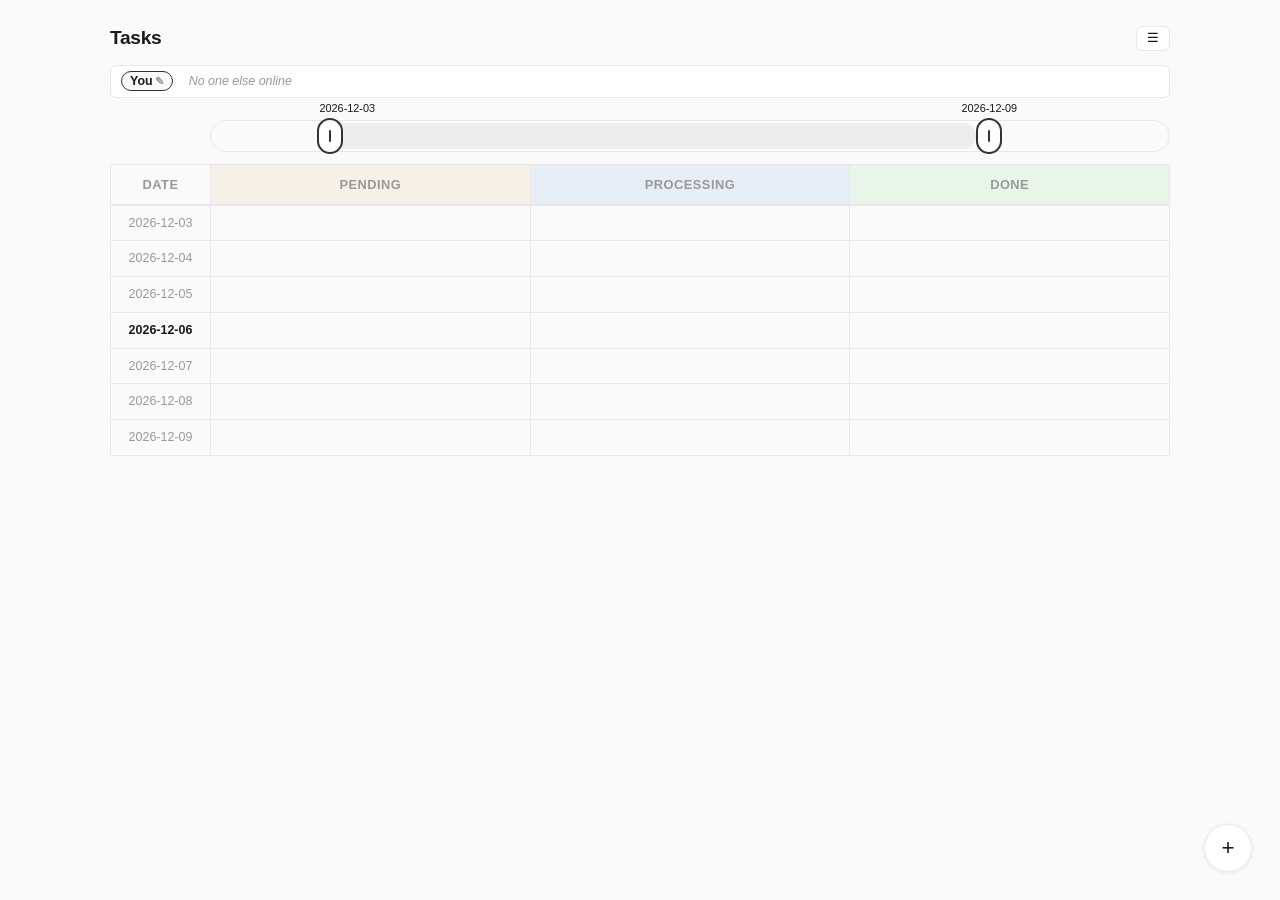
==== web/index.html @ e2f24a82 "feat: add peers bar, assign UI, and assignment styles to frontend Co-Authored-By: Claude Opus 4.7 <n" ====
<!DOCTYPE html>
<html lang="en">
<head>
    <meta charset="UTF-8">
    <meta name="viewport" content="width=device-width, initial-scale=1.0">
    <title>Task Manager</title>
    <link rel="stylesheet" href="styles.css">
</head>
<body>
    <div class="app-container">
        <header>
            <h1>Tasks</h1>
            <div class="filter-controls">
                <button id="fullscreen-btn" class="btn-icon" title="View all descriptions">&#9776;</button>
            </div>
        </header>

        <div id="peers-bar" class="peers-bar">
            <span id="peers-self"></span>
            <span id="peers-list"></span>
            <span class="peers-none" id="peers-none">No one else online</span>
        </div>

        <div class="timeline-slider">
            <div class="slider-track" id="slider-track">
                <div class="slider-range" id="slider-range"></div>
                <div class="slider-handle" id="handle-start"><span class="handle-label" id="label-start"></span></div>
                <div class="slider-handle" id="handle-end"><span class="handle-label" id="label-end"></span></div>
            </div>
        </div>

        <div class="grid-scroll">
            <table class="task-grid">
                <thead>
                    <tr>
                        <th class="date-col">Date</th>
                        <th class="status-col pending-col">Pending</th>
                        <th class="status-col processing-col">Processing</th>
                        <th class="status-col done-col">Done</th>
                    </tr>
                </thead>
                <tbody id="grid-body"></tbody>
            </table>
        </div>

        <button id="add-task-btn">+</button>
    </div>

    <!-- Add Task Modal -->
    <div id="add-task-modal" class="modal hidden">
        <div class="modal-content">
            <h2>New Task</h2>
            <form id="add-task-form">
                <div class="form-group">
                    <input type="text" id="task-name" placeholder="Task name" required>
                </div>
                <div class="form-group">
                    <textarea id="task-description" rows="3" placeholder="Description (optional)"></textarea>
                </div>
                <div class="form-group">
                    <input type="date" id="task-deadline">
                </div>
                <div class="form-group">
                    <select id="task-priority">
                        <option value="low">Low</option>
                        <option value="medium" selected>Medium</option>
                        <option value="high">High</option>
                    </select>
                </div>
                <div class="form-actions">
                    <button type="button" id="cancel-add">Cancel</button>
                    <button type="submit">Add</button>
                </div>
            </form>
        </div>
    </div>

    <!-- Task Detail Modal -->
    <div id="task-detail-modal" class="modal hidden">
        <div class="modal-content">
            <h2 id="detail-title"></h2>
            <div id="task-detail-content"></div>
            <div id="assign-section" class="assign-section hidden">
                <select id="assign-target" class="assign-select">
                    <option value="">Assign to...</option>
                </select>
                <button id="assign-confirm-btn">Assign</button>
            </div>
            <div class="form-actions">
                <button id="edit-task-btn">Edit</button>
                <button id="delete-task-btn" class="btn-danger">Delete</button>
                <button id="close-detail">Close</button>
            </div>
        </div>
    </div>

    <!-- Edit Task Modal -->
    <div id="edit-task-modal" class="modal hidden">
        <div class="modal-content">
            <h2>Edit Task</h2>
            <form id="edit-task-form">
                <div class="form-group">
                    <input type="text" id="edit-task-name" placeholder="Task name" required>
                </div>
                <div class="form-group">
                    <textarea id="edit-task-description" rows="3" placeholder="Description"></textarea>
                </div>
                <div class="form-group">
                    <input type="date" id="edit-task-deadline">
                </div>
                <div class="form-group">
                    <select id="edit-task-priority">
                        <option value="low">Low</option>
                        <option value="medium">Medium</option>
                        <option value="high">High</option>
                    </select>
                </div>
                <div class="form-actions">
                    <button type="button" id="cancel-edit">Cancel</button>
                    <button type="submit">Save</button>
                </div>
            </form>
        </div>
    </div>

    <!-- Fullscreen Descriptions Overlay -->
    <div id="fullscreen-overlay" class="fullscreen hidden">
        <div class="fullscreen-header">
            <h2>All Descriptions</h2>
            <button id="close-fullscreen">&times;</button>
        </div>
        <div id="fullscreen-content"></div>
    </div>

    <script src="app.js"></script>
</body>
</html>
---- web/styles.css ----
:root {
    --bg: #fafafa;
    --surface: #fff;
    --border: #e8e8e8;
    --text: #1a1a1a;
    --muted: #999;
    --accent: #333;
    --pending: #f5f0e8;
    --processing: #e8eef5;
    --done: #eaf5ea;
    --high: #e74c3c;
    --medium: #f39c12;
    --low: #27ae60;
    --radius: 6px;
}

* { margin: 0; padding: 0; box-sizing: border-box; }

body {
    font-family: -apple-system, BlinkMacSystemFont, 'Segoe UI', Roboto, sans-serif;
    background: var(--bg); color: var(--text);
    font-size: 14px; line-height: 1.5;
}

.app-container { max-width: 1100px; margin: 0 auto; padding: 24px 20px; }

header {
    display: flex; align-items: center; justify-content: space-between;
    margin-bottom: 12px; gap: 12px;
}
header h1 { font-size: 1.2rem; font-weight: 600; letter-spacing: -0.3px; }

.filter-controls { display: flex; align-items: center; gap: 8px; }
.filter-controls button, .btn-icon {
    padding: 5px 10px; border: 1px solid var(--border);
    border-radius: var(--radius); font-size: 0.8rem;
    background: var(--surface); color: var(--text); cursor: pointer;
}
.filter-controls button:hover, .btn-icon:hover { background: #f0f0f0; }
.btn-icon { font-size: 1rem; padding: 4px 8px; line-height: 1; }

/* Timeline Range Slider */
.timeline-slider {
    padding: 8px 0 2px; margin: 0 0 10px 100px;
    user-select: none; -webkit-user-select: none;
}
.slider-track {
    position: relative; height: 32px;
    background: var(--bg);
    border: 1px solid var(--border);
    border-radius: 16px; cursor: pointer;
    overflow: visible;
}
.slider-range {
    position: absolute; top: 2px; bottom: 2px;
    background: rgba(0,0,0,0.05);
    border-radius: 13px;
}
.slider-handle {
    position: absolute; top: -3px; width: 26px; height: 36px;
    background: var(--surface);
    border: 2px solid var(--accent);
    border-radius: 13px;
    cursor: grab; z-index: 2;
    transition: box-shadow 0.1s;
}
.slider-handle:active { cursor: grabbing; box-shadow: 0 0 0 6px rgba(0,0,0,0.06); }
.slider-handle::after {
    content: '';
    position: absolute; top: 50%; left: 50%;
    transform: translate(-50%, -50%);
    width: 2px; height: 12px;
    background: var(--accent); border-radius: 1px;
}
.handle-label {
    position: absolute; top: -20px; left: 50%;
    transform: translateX(-50%);
    font-size: 0.68rem; color: var(--text); font-weight: 500;
    white-space: nowrap;
}
.slider-labels { display: none; }

/* Grid */
.grid-scroll { overflow-x: auto; }

.task-grid {
    width: 100%; border-collapse: collapse; table-layout: fixed;
}
.task-grid th, .task-grid td { border: 1px solid var(--border); padding: 6px; vertical-align: top; }
.task-grid thead th {
    padding: 10px 6px; font-size: 0.8rem; font-weight: 600;
    background: var(--bg); color: var(--muted); text-transform: uppercase;
    letter-spacing: 0.5px; border-bottom: 2px solid var(--border);
}
.task-grid .date-col { width: 100px; text-align: center; }
.task-grid .pending-col { background: var(--pending); }
.task-grid .processing-col { background: var(--processing); }
.task-grid .done-col { background: var(--done); }

.task-grid tbody td.date-cell {
    text-align: center; font-size: 0.78rem; color: var(--muted);
    font-weight: 500; padding: 8px 4px;
}
.task-grid tbody tr.today-row td.date-cell { font-weight: 700; color: var(--text); }
.task-grid tbody td.task-cell { min-height: 50px; min-width: 160px; }
.task-grid tbody td.task-cell.drag-over {
    outline: 2px solid var(--accent); outline-offset: -2px;
}

/* Task cards */
.task-card {
    background: var(--surface); border: 1px solid var(--border);
    border-radius: 3px; padding: 5px 7px; margin-bottom: 3px;
    cursor: grab; font-size: 0.8rem;
    transition: box-shadow 0.12s;
}
.task-card:hover { box-shadow: 0 1px 3px rgba(0,0,0,0.08); }
.task-card:active { cursor: grabbing; }
.task-card.dragging { opacity: 0.35; }

.task-card .priority-dot {
    display: inline-block; width: 6px; height: 6px; border-radius: 50%;
    margin-right: 4px; vertical-align: middle;
}
.task-card.priority-high .priority-dot { background: var(--high); }
.task-card.priority-medium .priority-dot { background: var(--medium); }
.task-card.priority-low .priority-dot { background: var(--low); }

.task-card .task-name { font-weight: 500; }
.task-card .task-meta { font-size: 0.7rem; color: var(--muted); margin-top: 1px; }

/* FAB */
#add-task-btn {
    position: fixed; bottom: 28px; right: 28px;
    width: 48px; height: 48px; border-radius: 50%;
    border: 1px solid var(--border); background: var(--surface);
    font-size: 1.4rem; cursor: pointer; color: var(--text);
    box-shadow: 0 1px 4px rgba(0,0,0,0.08);
    display: flex; align-items: center; justify-content: center;
    transition: transform 0.12s;
}
#add-task-btn:hover { transform: scale(1.05); }

/* Modal */
.modal {
    position: fixed; top: 0; left: 0; width: 100%; height: 100%;
    background: rgba(0,0,0,0.2); backdrop-filter: blur(2px);
    display: flex; align-items: center; justify-content: center;
    z-index: 1000;
}
.modal.hidden { display: none; }
.modal-content {
    background: var(--surface); border: 1px solid var(--border);
    border-radius: var(--radius); padding: 24px;
    width: 90%; max-width: 380px;
    box-shadow: 0 4px 24px rgba(0,0,0,0.08);
}
.modal-content h2 { font-size: 1rem; font-weight: 600; margin-bottom: 16px; }

.form-group { margin-bottom: 10px; }
.form-group input, .form-group select, .form-group textarea {
    width: 100%; padding: 8px 10px; border: 1px solid var(--border);
    border-radius: var(--radius); font-size: 0.88rem;
    font-family: inherit; background: var(--bg); color: var(--text);
}
.form-group input:focus, .form-group select:focus, .form-group textarea:focus {
    outline: none; border-color: #aaa; background: var(--surface);
}

.form-actions { display: flex; gap: 6px; justify-content: flex-end; margin-top: 14px; }
.form-actions button, .modal-content button[type="submit"] {
    padding: 7px 14px; border: 1px solid var(--border);
    border-radius: var(--radius); font-size: 0.82rem;
    background: var(--surface); color: var(--text); cursor: pointer;
}
.form-actions button:hover, .modal-content button[type="submit"]:hover { background: #f0f0f0; }
.form-actions button[type="submit"] { background: var(--accent); color: #fff; border-color: var(--accent); }
.form-actions button[type="submit"]:hover { background: #555; }
.btn-danger { color: var(--high) !important; }
.btn-danger:hover { background: #fef0ef !important; }

/* Task Detail */
#task-detail-content { line-height: 1.7; font-size: 0.88rem; }
#task-detail-content p { margin-bottom: 4px; }
#task-detail-content .label { font-size: 0.72rem; color: var(--muted); text-transform: uppercase; letter-spacing: 0.3px; }
#task-detail-content .desc-block {
    background: var(--bg); padding: 10px; border-radius: 4px;
    margin: 6px 0; white-space: pre-wrap; word-break: break-word;
    max-height: 120px; overflow-y: auto; font-size: 0.85rem;
    cursor: pointer; transition: background 0.12s;
}
#task-detail-content .desc-block:hover { background: #f0f0f0; }

/* Timeline */
.timeline {
    position: relative; padding-left: 20px; margin: 12px 0;
    border-left: 2px solid var(--border);
}
.timeline-item {
    position: relative; padding: 6px 0 6px 14px;
}
.timeline-item::before {
    content: '';
    position: absolute; left: -25px; top: 10px;
    width: 8px; height: 8px; border-radius: 50%;
    background: var(--muted); border: 2px solid var(--bg);
}
.timeline-item.current::before {
    background: var(--accent); box-shadow: 0 0 0 2px rgba(0,0,0,0.1);
}
.timeline-item.future::before {
    background: #fff; border: 2px solid var(--border);
}
.timeline-item .tl-time { font-size: 0.9rem; font-weight: 500; }
.timeline-item .tl-label { font-size: 0.72rem; color: var(--muted); text-transform: uppercase; letter-spacing: 0.3px; }
.timeline-item.current .tl-label { color: var(--text); font-weight: 600; }

/* Fullscreen overlay */
.fullscreen {
    position: fixed; top: 0; left: 0; width: 100%; height: 100%;
    background: var(--bg); z-index: 2000;
    display: flex; flex-direction: column;
}
.fullscreen.hidden { display: none; }
.fullscreen-header {
    display: flex; align-items: center; justify-content: space-between;
    padding: 16px 24px; border-bottom: 1px solid var(--border);
}
.fullscreen-header h2 { font-size: 1rem; font-weight: 600; }
.fullscreen-header button {
    border: none; background: none; font-size: 1.5rem;
    cursor: pointer; color: var(--muted); padding: 0 4px; line-height: 1;
}
.fullscreen-header button:hover { color: var(--text); }

#fullscreen-content {
    flex: 1; overflow-y: auto; padding: 24px; max-width: 800px;
    margin: 0 auto; width: 100%;
}
.description-entry {
    background: var(--surface); border: 1px solid var(--border);
    border-radius: var(--radius); padding: 14px 18px; margin-bottom: 10px;
}
.description-entry .entry-header {
    display: flex; align-items: center; gap: 8px;
    margin-bottom: 6px; font-size: 0.88rem; font-weight: 600;
}
.description-entry .entry-status {
    font-size: 0.7rem; color: var(--muted);
    text-transform: uppercase; letter-spacing: 0.3px;
}
.description-entry .entry-date {
    font-size: 0.72rem; color: var(--muted);
}
.description-entry .entry-body {
    white-space: pre-wrap; word-break: break-word;
    color: #555; font-size: 0.85rem; line-height: 1.6;
}
.description-entry .entry-empty {
    color: var(--muted); font-style: italic; font-size: 0.82rem;
}

@media (max-width: 768px) {
    .app-container { padding: 12px 8px; }
    .task-grid { font-size: 0.75rem; }
    .task-grid .date-col { width: 55px; }
    .task-grid th, .task-grid td { padding: 3px; }
    #add-task-btn { bottom: 16px; right: 16px; width: 42px; height: 42px; }
    header { flex-direction: column; align-items: flex-start; }
    #fullscreen-content { padding: 16px; }
    .timeline-slider { padding: 8px 12px 2px; }
}

/* Peers bar */
.peers-bar {
    display: flex; align-items: center; gap: 8px;
    padding: 6px 10px; margin-bottom: 14px;
    background: var(--surface); border: 1px solid var(--border);
    border-radius: var(--radius); font-size: 0.78rem;
    flex-wrap: wrap; min-height: 30px;
}
.peers-bar .peers-label { color: var(--muted); font-weight: 500; }
.peers-bar .peer-tag {
    padding: 2px 8px; border-radius: 10px;
    background: var(--bg); border: 1px solid var(--border);
    cursor: pointer; transition: background 0.12s;
    white-space: nowrap;
}
.peers-bar .peer-tag:hover { background: #e8e8e8; }
.peers-bar .peer-tag.selected {
    background: var(--accent); color: #fff; border-color: var(--accent);
}
.peers-bar .peer-tag.self {
    font-weight: 600; cursor: default; border-color: var(--accent);
}
.peers-bar .peer-edit {
    cursor: pointer; color: var(--muted); font-size: 0.7rem;
    margin-left: 2px;
}
.peers-bar .peer-edit:hover { color: var(--text); }
.peers-bar .peers-none { color: var(--muted); font-style: italic; }

.peer-name-input {
    width: 100px; padding: 1px 6px; font-size: 0.78rem;
    border: 1px solid var(--accent); border-radius: 4px;
    background: var(--surface);
}

/* Assignment */
.assign-section {
    padding: 10px 0; border-top: 1px solid var(--border);
    margin-top: 8px; display: flex; gap: 6px; align-items: center;
}
.assign-section.hidden { display: none; }
.assign-select {
    flex: 1; padding: 6px 8px; border: 1px solid var(--border);
    border-radius: 4px; font-size: 0.82rem; background: var(--bg);
}
#assign-confirm-btn {
    padding: 6px 12px; border: 1px solid var(--accent);
    border-radius: 4px; background: var(--accent); color: #fff;
    cursor: pointer; font-size: 0.82rem;
}
#assign-confirm-btn:hover { background: #555; }

/* Task card assignment badges */
.task-card.assigned-to-me {
    border-left: 3px solid #6c5ce7;
}
.task-card.assigned-out {
    opacity: 0.55;
}
.task-card .assign-badge {
    font-size: 0.65rem; padding: 1px 5px; border-radius: 3px;
    display: inline-block; margin-top: 2px;
}
.task-card .assign-badge.from { background: #f0edff; color: #6c5ce7; }
.task-card .assign-badge.to { background: #f5f5f5; color: var(--muted); }
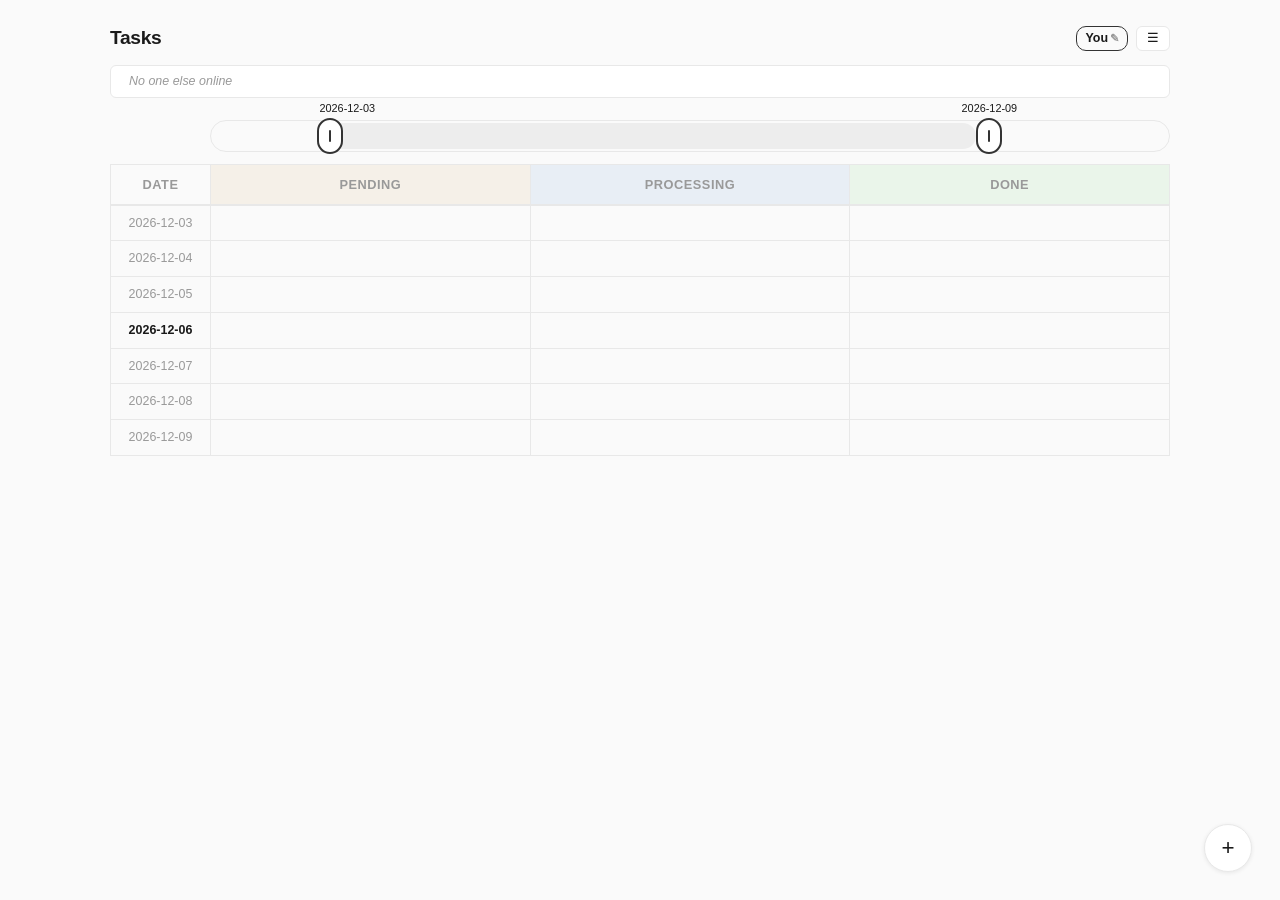
==== commit e9ce9c04: "refactor: move self name display to header top-right corner Co-Authored-By: Claude Opus 4.7 <noreply" ====
--- a/web/index.html
+++ b/web/index.html
@@ -11,12 +11,12 @@
         <header>
             <h1>Tasks</h1>
             <div class="filter-controls">
+                <span id="peers-self"></span>
                 <button id="fullscreen-btn" class="btn-icon" title="View all descriptions">&#9776;</button>
             </div>
         </header>
 
         <div id="peers-bar" class="peers-bar">
-            <span id="peers-self"></span>
             <span id="peers-list"></span>
             <span class="peers-none" id="peers-none">No one else online</span>
         </div>
--- a/web/styles.css
+++ b/web/styles.css
@@ -271,6 +271,22 @@
     .timeline-slider { padding: 8px 12px 2px; }
 }
 
+/* Self tag in header */
+#peers-self {
+    display: inline-flex; align-items: center; gap: 2px;
+}
+#peers-self .peer-tag.self {
+    font-weight: 600; cursor: default; font-size: 0.78rem;
+    padding: 2px 8px; border-radius: 10px;
+    background: var(--bg); border: 1px solid var(--accent);
+    white-space: nowrap;
+}
+#peers-self .peer-edit {
+    cursor: pointer; color: var(--muted); font-size: 0.7rem;
+    margin-left: 2px;
+}
+#peers-self .peer-edit:hover { color: var(--text); }
+
 /* Peers bar */
 .peers-bar {
     display: flex; align-items: center; gap: 8px;
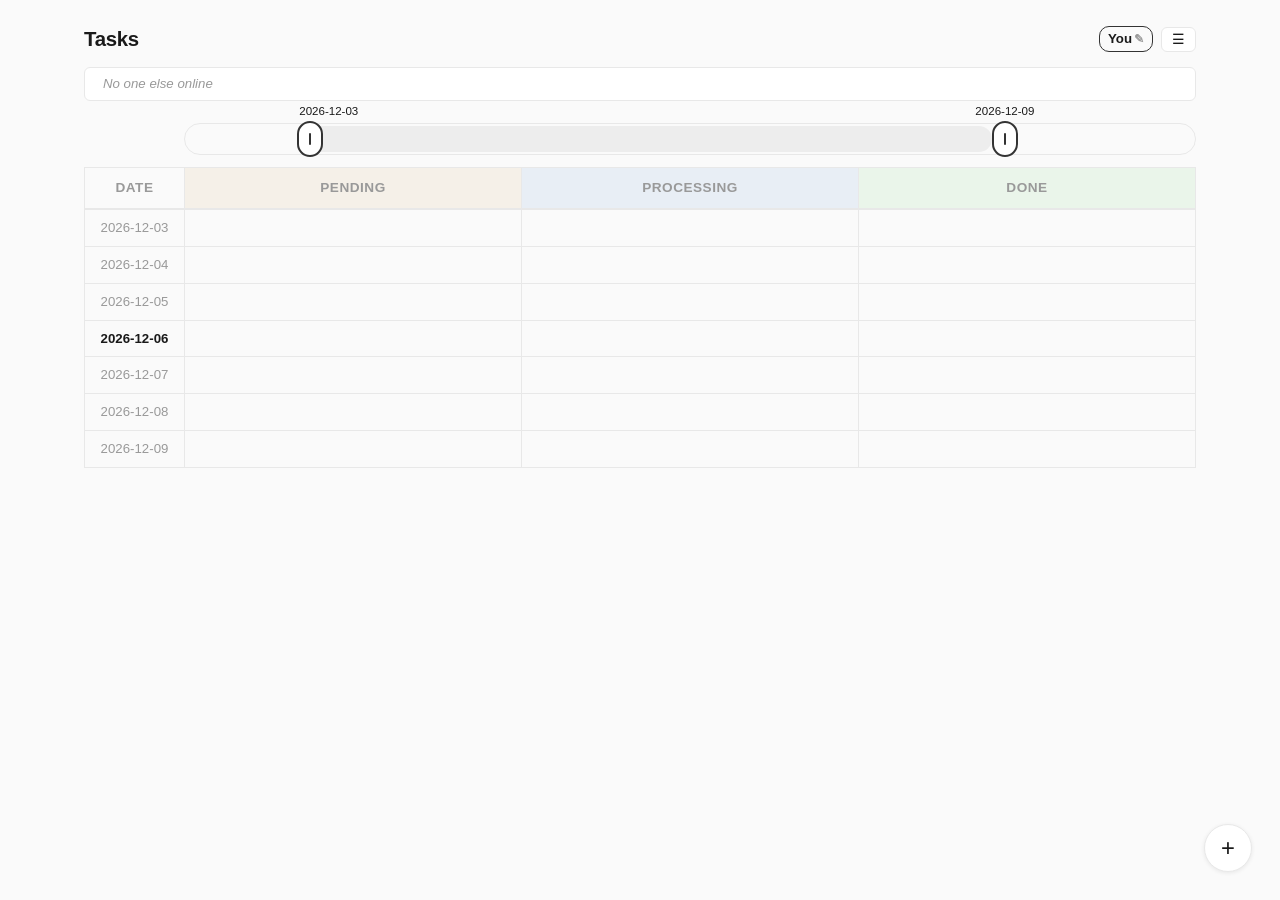
==== commit bbfbf4c0: "feat: add type-switcher, script task rendering, execute button in UI Co-Authored-By: Claude Opus 4.7" ====
--- a/web/index.html
+++ b/web/index.html
@@ -50,22 +50,36 @@
     <div id="add-task-modal" class="modal hidden">
         <div class="modal-content">
             <h2>New Task</h2>
+            <div class="type-tabs">
+                <button type="button" class="type-tab active" data-type="normal" id="tab-normal">Task</button>
+                <button type="button" class="type-tab" data-type="script" id="tab-script">Script</button>
+            </div>
             <form id="add-task-form">
+                <input type="hidden" id="task-type" value="normal">
                 <div class="form-group">
                     <input type="text" id="task-name" placeholder="Task name" required>
                 </div>
-                <div class="form-group">
+                <div class="form-group normal-only">
                     <textarea id="task-description" rows="3" placeholder="Description (optional)"></textarea>
                 </div>
-                <div class="form-group">
+                <div class="form-group script-only hidden">
+                    <input type="text" id="task-command" placeholder="Shell command, e.g. bash deploy.sh">
+                </div>
+                <div class="form-group normal-only">
                     <input type="date" id="task-deadline">
                 </div>
-                <div class="form-group">
+                <div class="form-group normal-only">
                     <select id="task-priority">
                         <option value="low">Low</option>
                         <option value="medium" selected>Medium</option>
                         <option value="high">High</option>
                     </select>
+                </div>
+                <div class="form-group" id="add-assign-group">
+                    <div class="multi-select" id="task-assign">
+                        <div class="multi-select-trigger" id="task-assign-trigger">Assign to...</div>
+                        <div class="multi-select-drop" id="task-assign-drop"></div>
+                    </div>
                 </div>
                 <div class="form-actions">
                     <button type="button" id="cancel-add">Cancel</button>
@@ -81,9 +95,10 @@
             <h2 id="detail-title"></h2>
             <div id="task-detail-content"></div>
             <div id="assign-section" class="assign-section hidden">
-                <select id="assign-target" class="assign-select">
-                    <option value="">Assign to...</option>
-                </select>
+                <div class="multi-select" id="assign-target">
+                    <div class="multi-select-trigger" id="assign-trigger">Assign to...</div>
+                    <div class="multi-select-drop" id="assign-drop"></div>
+                </div>
                 <button id="assign-confirm-btn">Assign</button>
             </div>
             <div class="form-actions">
--- a/web/styles.css
+++ b/web/styles.css
@@ -16,13 +16,15 @@
 
 * { margin: 0; padding: 0; box-sizing: border-box; }
 
+html { font-size: 17px; }
+
 body {
     font-family: -apple-system, BlinkMacSystemFont, 'Segoe UI', Roboto, sans-serif;
     background: var(--bg); color: var(--text);
-    font-size: 14px; line-height: 1.5;
-}
-
-.app-container { max-width: 1100px; margin: 0 auto; padding: 24px 20px; }
+    font-size: 15px; line-height: 1.5;
+}
+
+.app-container { width: 90%; margin: 0 auto; padding: 24px 20px; }
 
 header {
     display: flex; align-items: center; justify-content: space-between;
@@ -260,6 +262,52 @@
     color: var(--muted); font-style: italic; font-size: 0.82rem;
 }
 
+/* Type switcher tabs */
+.type-tabs {
+    display: flex; gap: 0; margin-bottom: 14px;
+    border: 1px solid var(--border); border-radius: var(--radius);
+    overflow: hidden;
+}
+.type-tab {
+    flex: 1; padding: 7px 0; border: none; background: var(--bg);
+    font-size: 0.82rem; cursor: pointer; color: var(--muted);
+    font-family: inherit; text-align: center;
+}
+.type-tab.active { background: var(--accent); color: #fff; }
+.normal-only.hidden, .script-only.hidden { display: none; }
+
+/* Script icon on cards */
+.script-icon {
+    display: inline-block; width: 16px; text-align: center;
+    margin-right: 4px; color: var(--muted); font-size: 0.75rem;
+    font-family: monospace; vertical-align: middle;
+}
+
+/* Shell command code block */
+.code-block {
+    background: #1e1e1e; color: #d4d4d4; padding: 10px 12px;
+    border-radius: 4px; font-family: 'SF Mono', Menlo, monospace;
+    font-size: 0.82rem; margin: 6px 0; word-break: break-all;
+    white-space: pre-wrap;
+}
+
+/* Execute result */
+.exec-result { margin: 6px 0; padding: 10px; border-radius: 4px; }
+.exec-result .result-label { font-size: 0.72rem; text-transform: uppercase; letter-spacing: 0.3px; margin-bottom: 4px; }
+.exec-result.stdout { background: #eaf5ea; }
+.exec-result.stdout .result-label { color: #27ae60; }
+.exec-result.stderr { background: #fef0ef; }
+.exec-result.stderr .result-label { color: #e74c3c; }
+.exec-result pre { font-size: 0.8rem; white-space: pre-wrap; word-break: break-word; max-height: 200px; overflow-y: auto; }
+
+/* Execute button */
+.btn-execute {
+    padding: 6px 12px; border: 1px solid var(--accent);
+    border-radius: 4px; background: var(--accent); color: #fff;
+    cursor: pointer; font-size: 0.82rem; font-family: inherit;
+}
+.btn-execute:hover { background: #555; }
+
 @media (max-width: 768px) {
     .app-container { padding: 12px 8px; }
     .task-grid { font-size: 0.75rem; }
@@ -322,6 +370,30 @@
     background: var(--surface);
 }
 
+/* Multi-select dropdown */
+.multi-select { position: relative; }
+.multi-select-trigger {
+    padding: 8px 10px; border: 1px solid var(--border);
+    border-radius: var(--radius); font-size: 0.88rem;
+    background: var(--bg); color: var(--text); cursor: pointer;
+    user-select: none;
+}
+.multi-select-trigger:hover { border-color: #aaa; }
+.multi-select-trigger.open { border-color: var(--accent); }
+.multi-select-drop {
+    display: none; position: absolute; top: 100%; left: 0; right: 0;
+    background: var(--surface); border: 1px solid var(--border);
+    border-radius: var(--radius); z-index: 50;
+    max-height: 200px; overflow-y: auto; box-shadow: 0 2px 8px rgba(0,0,0,0.08);
+}
+.multi-select-drop.open { display: block; }
+.multi-select-drop label {
+    display: flex; align-items: center; gap: 6px;
+    padding: 7px 10px; cursor: pointer; font-size: 0.85rem;
+}
+.multi-select-drop label:hover { background: var(--bg); }
+.multi-select-drop input[type="checkbox"] { width: auto; }
+
 /* Assignment */
 .assign-section {
     padding: 10px 0; border-top: 1px solid var(--border);
